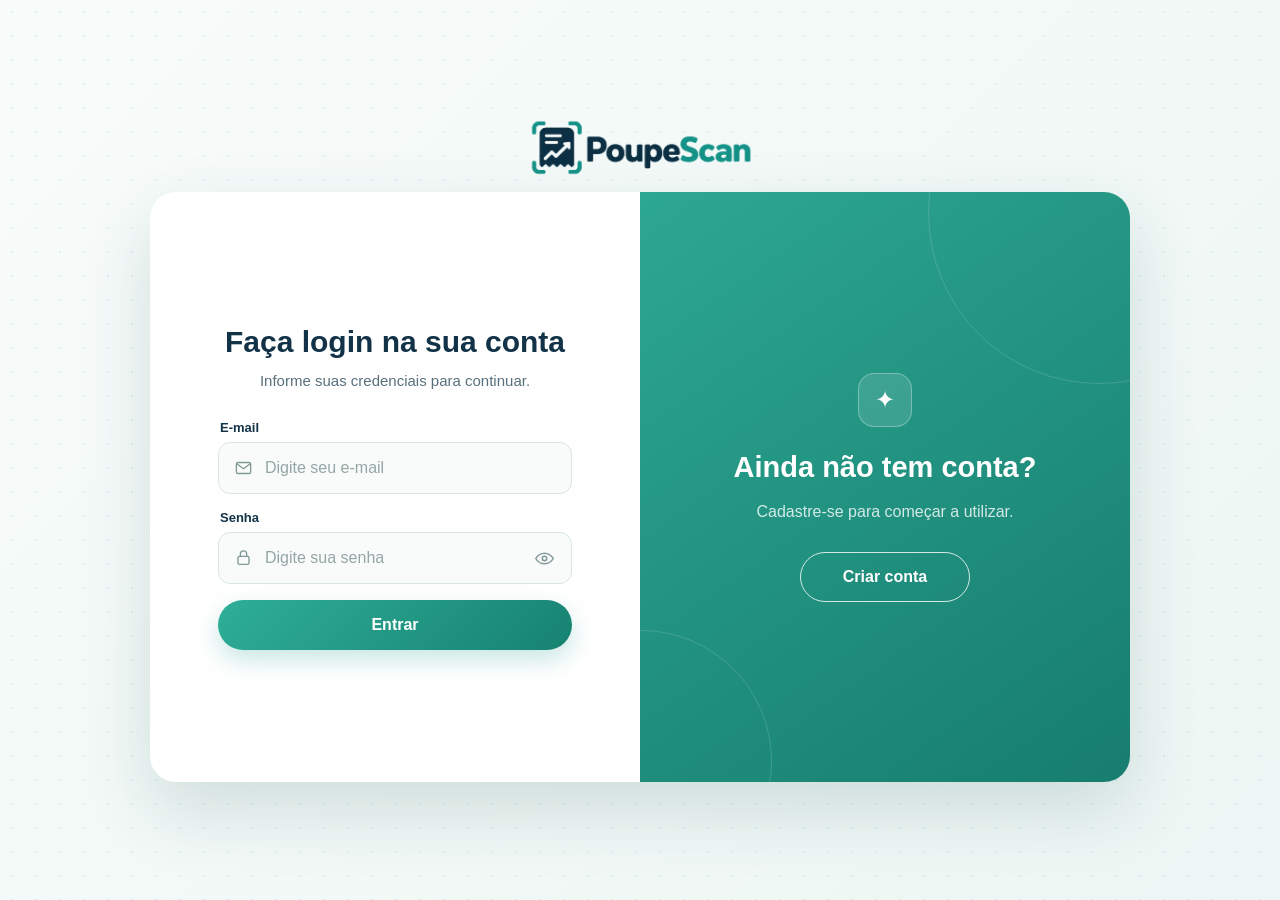
==== frontend/index.html @ cf7a89bd "Adicionando o frontend da tela de login e cadastro de conta" ====
<!DOCTYPE html>
<html lang="pt-BR">
<head>
    <meta charset="UTF-8">
    <meta name="viewport" content="width=device-width, initial-scale=1.0">
    <title>Login | PoupeScan</title>
    <link rel="stylesheet" href="css/style.css">
    <link rel="stylesheet" href="css/auth.css">
    <script src="js/auth.js" defer></script>
</head>
<body class="auth-page">
    <main class="page">
        <h1 class="logo">
            <img src="assets/logo-poupescan.png" alt="PoupeScan">
        </h1>

        <section class="auth-box" id="auth-box">
            <div class="forms">
                <section class="form-panel login-panel">
                    <form id="login-form">
                        <h2>Faça login na sua conta</h2>
                        <p>Informe suas credenciais para continuar.</p>

                        <label for="login-email">E-mail</label>
                        <div class="input-group">
                            <svg class="input-icon" viewBox="0 0 24 24" aria-hidden="true">
                                <rect x="3" y="5" width="18" height="14" rx="2"></rect>
                                <path d="m4 7 8 6 8-6"></path>
                            </svg>
                            <input id="login-email" name="email" type="email" placeholder="Digite seu e-mail" autocomplete="email" required>
                        </div>

                        <label for="login-password">Senha</label>
                        <div class="input-group">
                            <svg class="input-icon" viewBox="0 0 24 24" aria-hidden="true">
                                <rect x="5" y="10" width="14" height="10" rx="2"></rect>
                                <path d="M8 10V7a4 4 0 0 1 8 0v3"></path>
                            </svg>
                            <input id="login-password" name="senha" type="password" placeholder="Digite sua senha" autocomplete="current-password" required>
                            <button class="password-toggle" type="button" data-password-target="login-password" aria-label="Mostrar senha" aria-pressed="false">
                                <svg viewBox="0 0 24 24" aria-hidden="true">
                                    <path d="M2 12s3.5-6 10-6 10 6 10 6-3.5 6-10 6S2 12 2 12Z"></path>
                                    <circle cx="12" cy="12" r="2.5"></circle>
                                </svg>
                            </button>
                        </div>

                        <button class="primary-button" type="submit">Entrar</button>

                        <button class="mobile-link" id="mobile-show-register" type="button">
                            Ainda não tem conta? Cadastre-se
                        </button>
                    </form>
                </section>

                <section class="form-panel register-panel">
                    <form id="register-form">
                        <h2>Criar conta</h2>
                        <p>Insira seus dados para realizar seu cadastro.</p>

                        <label for="register-name">Nome</label>
                        <div class="input-group">
                            <svg class="input-icon" viewBox="0 0 24 24" aria-hidden="true">
                                <circle cx="12" cy="8" r="4"></circle>
                                <path d="M4 21a8 8 0 0 1 16 0"></path>
                            </svg>
                            <input id="register-name" name="nome" type="text" placeholder="Digite seu nome" autocomplete="name" minlength="2" maxlength="120" required>
                        </div>

                        <label for="register-email">E-mail</label>
                        <div class="input-group">
                            <svg class="input-icon" viewBox="0 0 24 24" aria-hidden="true">
                                <rect x="3" y="5" width="18" height="14" rx="2"></rect>
                                <path d="m4 7 8 6 8-6"></path>
                            </svg>
                            <input id="register-email" name="email" type="email" placeholder="Digite seu e-mail" autocomplete="email" required>
                        </div>

                        <label class="label-with-hint" for="register-password">
                            <span>Senha</span>
                            <span class="field-hint">Mínimo 10 caracteres</span>
                        </label>
                        <div class="input-group">
                            <svg class="input-icon" viewBox="0 0 24 24" aria-hidden="true">
                                <rect x="5" y="10" width="14" height="10" rx="2"></rect>
                                <path d="M8 10V7a4 4 0 0 1 8 0v3"></path>
                            </svg>
                            <input id="register-password" name="senha" type="password" placeholder="Digite uma senha" autocomplete="new-password" minlength="10" maxlength="128" required>
                            <button class="password-toggle" type="button" data-password-target="register-password" aria-label="Mostrar senha" aria-pressed="false">
                                <svg viewBox="0 0 24 24" aria-hidden="true">
                                    <path d="M2 12s3.5-6 10-6 10 6 10 6-3.5 6-10 6S2 12 2 12Z"></path>
                                    <circle cx="12" cy="12" r="2.5"></circle>
                                </svg>
                            </button>
                        </div>

                        <label for="captcha-answer">Verificação</label>
                        <div class="input-group captcha-group">
                            <svg class="input-icon" viewBox="0 0 24 24" aria-hidden="true">
                                <path d="M12 3 5 6v5c0 4.7 2.8 8.4 7 10 4.2-1.6 7-5.3 7-10V6l-7-3Z"></path>
                                <path d="m9 12 2 2 4-4"></path>
                            </svg>
                            <input id="captcha-answer" name="captcha_resposta" type="number" placeholder="Carregando verificação..." min="0" max="100" required>
                            <button class="captcha-refresh" id="captcha-refresh" type="button" aria-label="Gerar outro CAPTCHA">↻</button>
                        </div>
                        <input id="captcha-token" name="captcha_token" type="hidden">

                        <button class="primary-button" type="submit">Registrar</button>

                        <button class="mobile-link" id="mobile-show-login" type="button">
                            Já tem uma conta? Faça login
                        </button>
                    </form>
                </section>
            </div>

            <aside class="side-panel">
                <div class="side-content side-register">
                    <h2>Ainda não tem conta?</h2>
                    <p>Cadastre-se para começar a utilizar.</p>
                    <button class="secondary-button" id="show-register" type="button">Criar conta</button>
                </div>

                <div class="side-content side-login">
                    <h2>Já possui cadastro?</h2>
                    <p>Entre com seu e-mail e sua senha.</p>
                    <button class="secondary-button" id="show-login" type="button">Fazer login</button>
                </div>
            </aside>
        </section>
    </main>

    <div class="feedback-modal" id="feedback-modal" role="dialog" aria-modal="true" aria-labelledby="feedback-title" aria-describedby="feedback-text" hidden>
        <div class="feedback-card" id="feedback-card">
            <button class="feedback-close" id="feedback-close" type="button" aria-label="Fechar aviso">&times;</button>
            <div class="feedback-icon" aria-hidden="true"></div>
            <h2 id="feedback-title"></h2>
            <p id="feedback-text"></p>
            <div class="feedback-actions">
                <button class="feedback-cancel" id="feedback-cancel" type="button" hidden>Agora não</button>
                <button class="feedback-button" id="feedback-button" type="button">Entendi</button>
            </div>
        </div>
    </div>
</body>
</html>
---- frontend/css/style.css ----
:root {
    --navy: #123247;
    --text: #58707c;
    --green: #25a18e;
    --green-dark: #178272;
    --green-light: #e3f6f1;
    --border: #d8e6e3;
    --background: #edf6f4;
    --white: #fff;
    --danger: #b93648;
}

* { box-sizing: border-box; }

body {
    margin: 0;
    color: var(--navy);
    font-family: "Segoe UI", Arial, sans-serif;
}

button, input { font: inherit; }
button { cursor: pointer; }

@media (prefers-reduced-motion: reduce) {
    *, *::before, *::after {
        animation-duration: 0.01ms !important;
        animation-iteration-count: 1 !important;
        transition-duration: 0.01ms !important;
    }
}
---- frontend/css/auth.css ----
/* Página de login e cadastro */
.auth-page {
    min-height: 100vh;
    overflow-x: hidden;
    background: radial-gradient(circle, #25a18e1f 1.5px, transparent 1.5px) 0 0 / 24px 24px,
        linear-gradient(135deg, #f8fcfb, var(--background));
}

.page {
    display: flex;
    min-height: 100vh;
    padding: 32px 24px;
    flex-direction: column;
    align-items: center;
    justify-content: center;
}

.logo {
    width: clamp(190px, 22vw, 230px);
    margin: -17px 0 -4px;
    line-height: 0;
}

.logo img {
    display: block;
    width: 100%;
    height: auto;
}

.auth-box {
    position: relative;
    width: min(980px, 100%);
    height: 590px;
    overflow: hidden;
    border-radius: 26px;
    background: var(--white);
    box-shadow: 0 28px 70px #1b4e4929;
}

.forms { position: absolute; inset: 0; }

.form-panel {
    position: absolute;
    top: 0;
    width: 50%;
    height: 100%;
    padding: 46px 68px;
    transition: opacity .35s, transform .65s;
}

.form-panel form {
    display: flex;
    height: 100%;
    flex-direction: column;
    justify-content: center;
}

.login-panel { left: 0; }

.register-panel {
    left: 50%;
    padding-block: 25px;
    opacity: 0;
    pointer-events: none;
}

.form-panel h2 { margin: 0; font-size: 34px; }

.form-panel p {
    margin: 11px 0 28px;
    color: var(--text);
    font-size: 15px;
    line-height: 1.5;
}

.register-panel p { margin-bottom: 16px; }

.register-panel h2,
.register-panel form > p {
    text-align: center;
}

.login-panel h2,
.login-panel form > p {
    text-align: center;
}

.login-panel h2 {
    font-size: 30px;
}

.form-panel label {
    margin: 0 0 7px 2px;
    font-size: 13px;
    font-weight: 700;
}

.register-panel label { margin-bottom: 5px; }

.label-with-hint {
    display: flex;
    align-items: center;
    justify-content: space-between;
}

.field-hint {
    padding: 3px 8px;
    border-radius: 20px;
    color: var(--green-dark);
    background: var(--green-light);
    font-size: 10px;
}

.input-group { position: relative; }

.field-error {
    display: flex;
    min-height: 17px;
    margin: -10px 2px 10px;
    align-items: center;
    gap: 6px;
    color: var(--danger);
    font-size: 12px;
    font-weight: 600;
    line-height: 1.35;
    animation: field-error-in .18s ease-out;
}

.field-error[hidden] { display: none; }

.field-error::before {
    display: grid;
    width: 15px;
    height: 15px;
    flex: 0 0 15px;
    content: "!";
    place-items: center;
    border-radius: 50%;
    color: var(--white);
    background: var(--danger);
    font-size: 10px;
    font-weight: 800;
}

.input-icon {
    position: absolute;
    top: 26px;
    left: 16px;
    width: 19px;
    height: 19px;
    color: #819997;
    fill: none;
    stroke: currentColor;
    stroke-width: 1.7;
    stroke-linecap: round;
    stroke-linejoin: round;
    transform: translateY(-50%);
    pointer-events: none;
}

.input-group:focus-within .input-icon { color: var(--green); }

.input-group.has-error .input-icon,
.input-group.has-error:focus-within .input-icon { color: var(--danger); }

.form-panel input {
    width: 100%;
    height: 52px;
    margin-bottom: 16px;
    padding: 0 17px 0 46px;
    border: 1px solid var(--border);
    border-radius: 12px;
    outline: none;
    color: var(--navy);
    background: #f8fbfa;
}

.form-panel input::placeholder { color: #94a6a5; }

#login-password,
#register-password {
    padding-right: 54px;
}

.password-toggle {
    position: absolute;
    top: 6px;
    right: 8px;
    display: grid;
    width: 40px;
    height: 40px;
    padding: 0;
    place-items: center;
    border: 0;
    border-radius: 9px;
    color: #819997;
    background: transparent;
}

.password-toggle:hover,
.password-toggle:focus-visible {
    color: var(--green-dark);
    background: var(--green-light);
    outline: none;
}

.password-toggle svg {
    width: 21px;
    fill: none;
    stroke: currentColor;
    stroke-width: 1.7;
    stroke-linecap: round;
    stroke-linejoin: round;
}

.password-toggle.is-visible::after {
    position: absolute;
    width: 23px;
    height: 2px;
    content: "";
    background: currentColor;
    transform: rotate(-45deg);
}

.form-panel input:focus {
    border-color: var(--green);
    background: var(--white);
    box-shadow: 0 0 0 4px #25a18e1f;
}

.input-group.has-error input,
.input-group.has-error input:focus {
    border-color: var(--danger);
    background: #fff9fa;
    box-shadow: 0 0 0 4px #d9486214;
}

.register-panel input { height: 44px; margin-bottom: 10px; }
.register-panel .field-error { margin: -5px 2px 6px; }
.register-panel .input-icon { top: 22px; }
.register-panel .password-toggle { top: 4px; width: 36px; height: 36px; }
.captcha-group input { padding-right: 58px; }

.captcha-refresh {
    position: absolute;
    top: 4px;
    right: 8px;
    display: grid;
    width: 36px;
    height: 36px;
    padding: 0;
    place-items: center;
    border: 0;
    border-radius: 9px;
    color: var(--green-dark);
    background: var(--green-light);
    font-size: 21px;
}

.captcha-refresh:hover { color: var(--white); background: var(--green); }

.primary-button, .secondary-button {
    height: 50px;
    border-radius: 30px;
    font-weight: 700;
    transition: transform .2s;
}

.primary-button {
    border: 0;
    color: var(--white);
    background: linear-gradient(135deg, #2eae98, var(--green-dark));
    box-shadow: 0 10px 24px #25a18e40;
}

.register-panel .primary-button {
    height: 50px;
    margin-top: 6px;
}
.primary-button:hover:not(:disabled), .secondary-button:hover { transform: translateY(-2px); }
.primary-button:disabled { opacity: .6; cursor: wait; }

/* Painel verde e transição */
.side-panel {
    position: absolute;
    z-index: 2;
    top: 0;
    left: 50%;
    width: 50%;
    height: 100%;
    overflow: hidden;
    color: var(--white);
    background: linear-gradient(145deg, #2ca792, #177d6f);
    transition: transform .65s;
}

.side-panel::before, .side-panel::after {
    position: absolute;
    content: "";
    border: 1px solid #ffffff26;
    border-radius: 50%;
}

.side-panel::before { width: 340px; height: 340px; top: -150px; right: -140px; }
.side-panel::after { width: 260px; height: 260px; left: -130px; bottom: -110px; }

.side-content {
    position: absolute;
    inset: 0;
    display: flex;
    padding: 68px;
    flex-direction: column;
    align-items: center;
    justify-content: center;
    text-align: center;
    transition: opacity .25s, transform .35s;
}

.side-content::before {
    display: grid;
    width: 52px;
    height: 52px;
    margin-bottom: 24px;
    content: "✦";
    place-items: center;
    border: 1px solid #ffffff4d;
    border-radius: 16px;
    background: #ffffff1f;
    font-size: 24px;
}

.side-content h2 { margin: 0; font-size: 29px; }
.side-content p { margin: 15px 0 27px; color: #ffffffcc; line-height: 1.6; }
.side-login { opacity: 0; transform: translateX(30px); pointer-events: none; }

.secondary-button {
    min-width: 170px;
    padding: 0 27px;
    border: 1px solid #ffffffcc;
    color: var(--white);
    background: transparent;
}

.secondary-button:hover { color: var(--green-dark); background: var(--white); }
.auth-box.show-register .side-panel { transform: translateX(-100%); }

.auth-box.show-register .login-panel,
.auth-box.show-register .side-register { opacity: 0; pointer-events: none; }

.auth-box.show-register .register-panel,
.auth-box.show-register .side-login { opacity: 1; pointer-events: auto; }

.auth-box.show-register .side-login { transform: translateX(0); }

.mobile-link {
    display: none;
    margin-top: 16px;
    padding: 8px;
    border: 0;
    color: var(--green-dark);
    background: transparent;
    font-size: 13px;
}

/* Modal de mensagens */
.feedback-modal {
    position: fixed;
    z-index: 10;
    inset: 0;
    display: grid;
    padding: 20px;
    place-items: center;
    background: #0b263461;
    backdrop-filter: blur(3px);
}

.feedback-modal[hidden] { display: none; }

.feedback-card {
    position: relative;
    width: min(400px, 100%);
    padding: 34px 32px 30px;
    border-radius: 20px;
    background: var(--white);
    box-shadow: 0 24px 60px #0a2d3738;
    text-align: center;
    animation: modal-in .22s;
}

.feedback-close {
    position: absolute;
    top: 13px;
    right: 15px;
    width: 34px;
    height: 34px;
    border: 0;
    color: var(--text);
    background: transparent;
    font-size: 27px;
}

.feedback-icon {
    display: grid;
    width: 58px;
    height: 58px;
    margin: 0 auto 18px;
    place-items: center;
    border-radius: 50%;
    font-size: 27px;
    font-weight: 800;
}

.feedback-card h2 { margin: 0 0 10px; font-size: 24px; }
.feedback-card p { margin: 0 0 24px; color: var(--text); font-size: 16px; line-height: 1.5; }

.feedback-actions {
    display: flex;
    gap: 10px;
}

.feedback-button,
.feedback-cancel {
    flex: 1;
    height: 46px;
    border-radius: 30px;
    font-weight: 700;
}

.feedback-button {
    border: 0;
    color: var(--white);
    background: var(--green-dark);
}

.feedback-cancel {
    border: 1px solid var(--border);
    color: var(--navy);
    background: var(--white);
}

.feedback-cancel:hover {
    border-color: var(--green);
    color: var(--green-dark);
}

.feedback-card.error .feedback-icon { color: var(--danger); background: #fff0f2; }
.feedback-card.error .feedback-icon::before { content: "!"; }
.feedback-card.success .feedback-icon { color: var(--green-dark); background: var(--green-light); }
.feedback-card.success .feedback-icon::before { content: "✓"; }
body.modal-open { overflow: hidden; }

@keyframes modal-in {
    from { opacity: 0; transform: translateY(12px); }
    to { opacity: 1; transform: translateY(0); }
}

@keyframes field-error-in {
    from { opacity: 0; transform: translateY(-3px); }
    to { opacity: 1; transform: translateY(0); }
}

/* Celular */
@media (max-width: 700px) {
    .page { justify-content: flex-start; padding: 24px 16px; }
    .auth-box { height: 640px; }
    .form-panel { left: 0; width: 100%; padding: 35px 28px; }
    .register-panel { transform: translateX(100%); }
    .auth-box.show-register .login-panel { transform: translateX(-100%); }
    .auth-box.show-register .register-panel { transform: translateX(0); }
    .side-panel { display: none; }
    .mobile-link { display: block; }
}
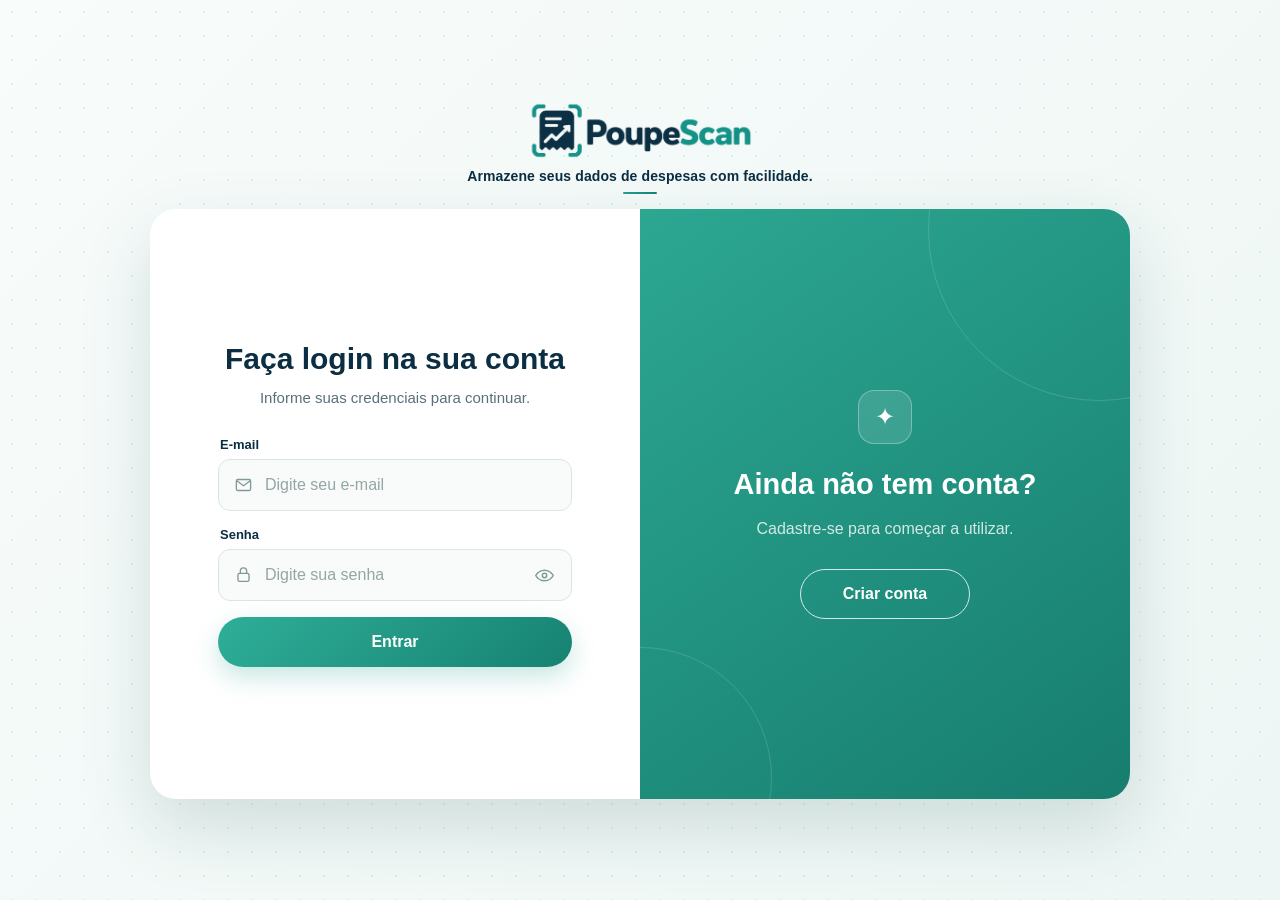
==== commit 9ddb2f94: "Adicionando opções de redefinição de dados da conta e slogan no logotipo" ====
--- a/frontend/index.html
+++ b/frontend/index.html
@@ -13,6 +13,7 @@
         <h1 class="logo">
             <img src="assets/logo-poupescan.png" alt="PoupeScan">
         </h1>
+        <p class="logo-slogan is-animating" id="logo-slogan">Armazene seus dados de despesas com facilidade.</p>
 
         <section class="auth-box" id="auth-box">
             <div class="forms">
--- a/frontend/css/style.css
+++ b/frontend/css/style.css
@@ -1,5 +1,5 @@
 :root {
-    --navy: #123247;
+    --navy: #0b2e42;
     --text: #58707c;
     --green: #25a18e;
     --green-dark: #178272;
--- a/frontend/css/auth.css
+++ b/frontend/css/auth.css
@@ -26,6 +26,27 @@
     width: 100%;
     height: auto;
 }
+
+.logo-slogan {
+    margin: -7px 0 15px;
+    color: var(--navy);
+    font-size: 14px;
+    font-weight: 600;
+    letter-spacing: .1px;
+    text-align: center;
+}
+
+.logo-slogan::after {
+    display: block;
+    width: 34px;
+    height: 2px;
+    margin: 8px auto 0;
+    content: "";
+    border-radius: 2px;
+    background: linear-gradient(90deg, var(--green), var(--green-dark));
+}
+
+.logo-slogan.is-animating { animation: slogan-in .65s ease-out both; }
 
 .auth-box {
     position: relative;
@@ -459,6 +480,11 @@
     to { opacity: 1; transform: translateY(0); }
 }
 
+@keyframes slogan-in {
+    from { opacity: 0; transform: translateY(-7px); }
+    to { opacity: 1; transform: translateY(0); }
+}
+
 /* Celular */
 @media (max-width: 700px) {
     .page { justify-content: flex-start; padding: 24px 16px; }
@@ -469,4 +495,5 @@
     .auth-box.show-register .register-panel { transform: translateX(0); }
     .side-panel { display: none; }
     .mobile-link { display: block; }
-}
+    .logo-slogan { margin-top: -5px; margin-bottom: 13px; font-size: 13px; }
+}
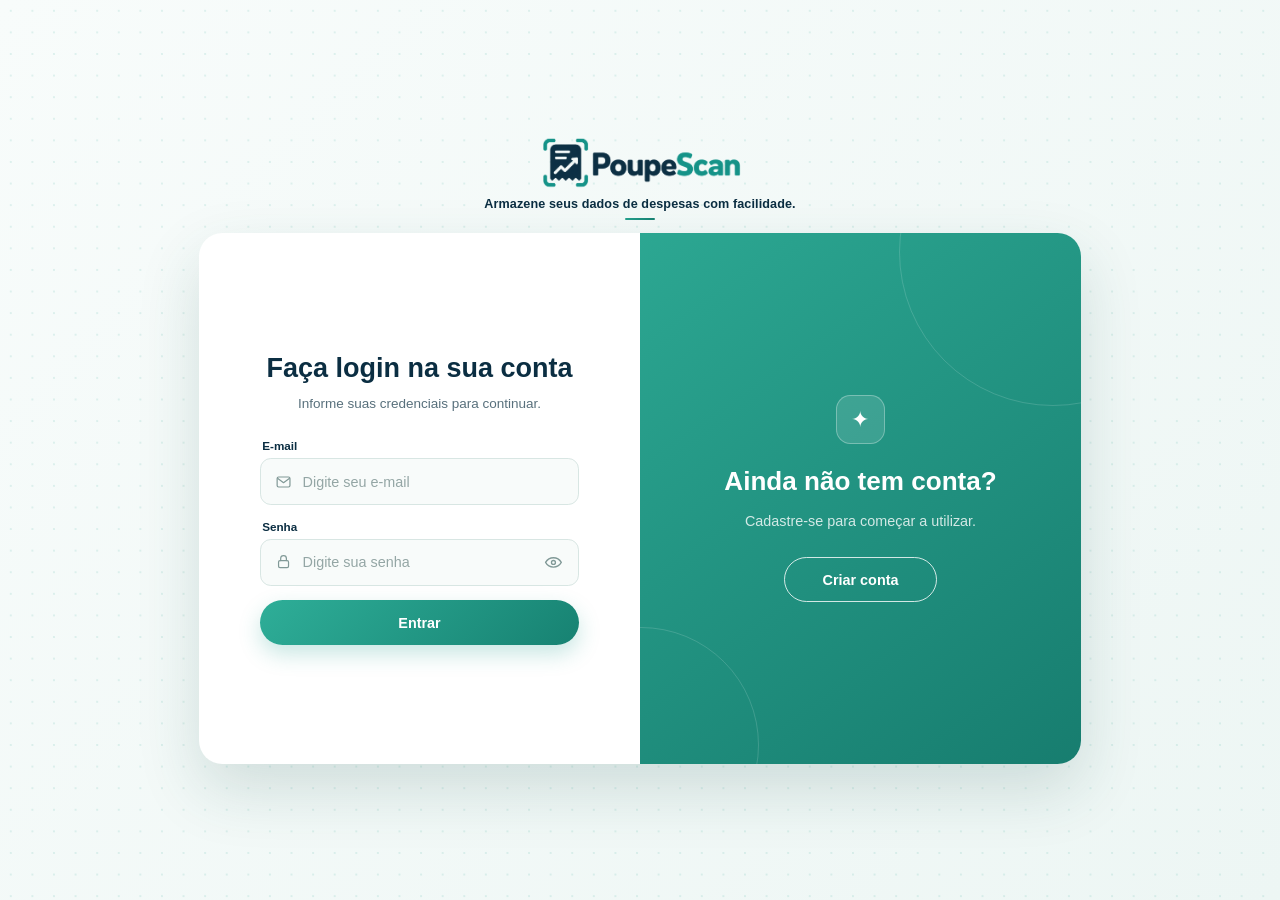
==== commit ec90dcea: "Adicionando gestão de despesas com leitura de comprovantes por IA Reorganiza o backend em módulos e " ====
--- a/frontend/index.html
+++ b/frontend/index.html
@@ -4,9 +4,8 @@
     <meta charset="UTF-8">
     <meta name="viewport" content="width=device-width, initial-scale=1.0">
     <title>Login | PoupeScan</title>
-    <link rel="stylesheet" href="css/style.css">
-    <link rel="stylesheet" href="css/auth.css">
-    <script src="js/auth.js" defer></script>
+    <link rel="stylesheet" href="css/index.css">
+    <script src="js/index.js" defer></script>
 </head>
 <body class="auth-page">
     <main class="page">
--- a/frontend/css/index.css
+++ b/frontend/css/index.css
@@ -0,0 +1,536 @@
+/* Escala compacta no desktop, mantendo o zoom do navegador em 100%. */
+html { font-size: 90%; }
+
+:root {
+    --navy: #0b2e42;
+    --text: #58707c;
+    --green: #25a18e;
+    --green-dark: #178272;
+    --green-light: #e3f6f1;
+    --border: #d8e6e3;
+    --background: #edf6f4;
+    --white: #fff;
+    --danger: #b93648;
+}
+
+* { box-sizing: border-box; }
+
+body {
+    margin: 0;
+    color: var(--navy);
+    font-family: "Segoe UI", Arial, sans-serif;
+}
+
+button, input { font: inherit; }
+button { cursor: pointer; }
+
+@media (prefers-reduced-motion: reduce) {
+    *, *::before, *::after {
+        animation-duration: 0.01ms !important;
+        animation-iteration-count: 1 !important;
+        transition-duration: 0.01ms !important;
+    }
+}
+
+/* Página de login e cadastro */
+.auth-page {
+    min-height: 100vh;
+    overflow-x: hidden;
+    background: radial-gradient(circle, #25a18e1f 1.5px, transparent 1.5px) 0 0 / 1.5rem 1.5rem,
+        linear-gradient(135deg, #f8fcfb, var(--background));
+}
+
+.page {
+    display: flex;
+    min-height: 100vh;
+    padding: 2rem 1.5rem;
+    flex-direction: column;
+    align-items: center;
+    justify-content: center;
+}
+
+.logo {
+    width: clamp(11.875rem, 22vw, 14.375rem);
+    margin: -1.0625rem 0 -0.25rem;
+    line-height: 0;
+}
+
+.logo img {
+    display: block;
+    width: 100%;
+    height: auto;
+}
+
+.logo-slogan {
+    margin: -0.4375rem 0 0.9375rem;
+    color: var(--navy);
+    font-size: 0.875rem;
+    font-weight: 600;
+    letter-spacing: .1px;
+    text-align: center;
+}
+
+.logo-slogan::after {
+    display: block;
+    width: 2.125rem;
+    height: 2px;
+    margin: 0.5rem auto 0;
+    content: "";
+    border-radius: 2px;
+    background: linear-gradient(90deg, var(--green), var(--green-dark));
+}
+
+.logo-slogan.is-animating { animation: slogan-in .65s ease-out both; }
+
+.auth-box {
+    position: relative;
+    width: min(61.25rem, 100%);
+    height: 36.875rem;
+    overflow: hidden;
+    border-radius: 1.625rem;
+    background: var(--white);
+    box-shadow: 0 1.75rem 4.375rem #1b4e4929;
+}
+
+.forms { position: absolute; inset: 0; }
+
+.form-panel {
+    position: absolute;
+    top: 0;
+    width: 50%;
+    height: 100%;
+    padding: 2.875rem 4.25rem;
+    transition: opacity .35s, transform .65s;
+}
+
+.form-panel form {
+    display: flex;
+    height: 100%;
+    flex-direction: column;
+    justify-content: center;
+}
+
+.login-panel { left: 0; }
+
+.register-panel {
+    left: 50%;
+    padding-block: 1.5625rem;
+    opacity: 0;
+    pointer-events: none;
+}
+
+.form-panel h2 { margin: 0; font-size: 2.125rem; }
+
+.form-panel p {
+    margin: 0.6875rem 0 1.75rem;
+    color: var(--text);
+    font-size: 0.9375rem;
+    line-height: 1.5;
+}
+
+.register-panel p { margin-bottom: 1rem; }
+
+.register-panel h2,
+.register-panel form > p {
+    text-align: center;
+}
+
+.login-panel h2,
+.login-panel form > p {
+    text-align: center;
+}
+
+.login-panel h2 {
+    font-size: 1.875rem;
+}
+
+.form-panel label {
+    margin: 0 0 0.4375rem 2px;
+    font-size: 0.8125rem;
+    font-weight: 700;
+}
+
+.register-panel label { margin-bottom: 0.3125rem; }
+
+.label-with-hint {
+    display: flex;
+    align-items: center;
+    justify-content: space-between;
+}
+
+.field-hint {
+    padding: 0.1875rem 0.5rem;
+    border-radius: 1.25rem;
+    color: var(--green-dark);
+    background: var(--green-light);
+    font-size: 0.625rem;
+}
+
+.input-group { position: relative; }
+
+.field-error {
+    display: flex;
+    min-height: 1.0625rem;
+    margin: -0.625rem 2px 0.625rem;
+    align-items: center;
+    gap: 0.375rem;
+    color: var(--danger);
+    font-size: 0.75rem;
+    font-weight: 600;
+    line-height: 1.35;
+    animation: field-error-in .18s ease-out;
+}
+
+.field-error[hidden] { display: none; }
+
+.field-error::before {
+    display: grid;
+    width: 0.9375rem;
+    height: 0.9375rem;
+    flex: 0 0 0.9375rem;
+    content: "!";
+    place-items: center;
+    border-radius: 50%;
+    color: var(--white);
+    background: var(--danger);
+    font-size: 0.625rem;
+    font-weight: 800;
+}
+
+.input-icon {
+    position: absolute;
+    top: 1.625rem;
+    left: 1rem;
+    width: 1.1875rem;
+    height: 1.1875rem;
+    color: #819997;
+    fill: none;
+    stroke: currentColor;
+    stroke-width: 1.7;
+    stroke-linecap: round;
+    stroke-linejoin: round;
+    transform: translateY(-50%);
+    pointer-events: none;
+}
+
+.input-group:focus-within .input-icon { color: var(--green); }
+
+.input-group.has-error .input-icon,
+.input-group.has-error:focus-within .input-icon { color: var(--danger); }
+
+.form-panel input {
+    width: 100%;
+    height: 3.25rem;
+    margin-bottom: 1rem;
+    padding: 0 1.0625rem 0 2.875rem;
+    border: 1px solid var(--border);
+    border-radius: 0.75rem;
+    outline: none;
+    color: var(--navy);
+    background: #f8fbfa;
+}
+
+.form-panel input::placeholder { color: #94a6a5; }
+
+#login-password,
+#register-password {
+    padding-right: 3.375rem;
+}
+
+.password-toggle {
+    position: absolute;
+    top: 0.375rem;
+    right: 0.5rem;
+    display: grid;
+    width: 2.5rem;
+    height: 2.5rem;
+    padding: 0;
+    place-items: center;
+    border: 0;
+    border-radius: 0.5625rem;
+    color: #819997;
+    background: transparent;
+}
+
+.password-toggle:hover,
+.password-toggle:focus-visible {
+    color: var(--green-dark);
+    background: var(--green-light);
+    outline: none;
+}
+
+.password-toggle svg {
+    width: 1.3125rem;
+    fill: none;
+    stroke: currentColor;
+    stroke-width: 1.7;
+    stroke-linecap: round;
+    stroke-linejoin: round;
+}
+
+.password-toggle.is-visible::after {
+    position: absolute;
+    width: 1.4375rem;
+    height: 2px;
+    content: "";
+    background: currentColor;
+    transform: rotate(-45deg);
+}
+
+.form-panel input:focus {
+    border-color: var(--green);
+    background: var(--white);
+    box-shadow: 0 0 0 0.25rem #25a18e1f;
+}
+
+.input-group.has-error input,
+.input-group.has-error input:focus {
+    border-color: var(--danger);
+    background: #fff9fa;
+    box-shadow: 0 0 0 0.25rem #d9486214;
+}
+
+.register-panel input { height: 2.75rem; margin-bottom: 0.625rem; }
+.register-panel .field-error { margin: -0.3125rem 2px 0.375rem; }
+.register-panel .input-icon { top: 1.375rem; }
+.register-panel .password-toggle { top: 0.25rem; width: 2.25rem; height: 2.25rem; }
+.captcha-group input { padding-right: 3.625rem; }
+
+.captcha-refresh {
+    position: absolute;
+    top: 0.25rem;
+    right: 0.5rem;
+    display: grid;
+    width: 2.25rem;
+    height: 2.25rem;
+    padding: 0;
+    place-items: center;
+    border: 0;
+    border-radius: 0.5625rem;
+    color: var(--green-dark);
+    background: var(--green-light);
+    font-size: 1.3125rem;
+}
+
+.captcha-refresh:hover { color: var(--white); background: var(--green); }
+
+.primary-button, .secondary-button {
+    height: 3.125rem;
+    border-radius: 1.875rem;
+    font-weight: 700;
+    transition: transform .2s;
+}
+
+.primary-button {
+    border: 0;
+    color: var(--white);
+    background: linear-gradient(135deg, #2eae98, var(--green-dark));
+    box-shadow: 0 0.625rem 1.5rem #25a18e40;
+}
+
+.register-panel .primary-button {
+    height: 3.125rem;
+    margin-top: 0.375rem;
+}
+.primary-button:hover:not(:disabled), .secondary-button:hover { transform: translateY(-2px); }
+.primary-button:disabled { opacity: .6; cursor: wait; }
+
+/* Painel verde e transição */
+.side-panel {
+    position: absolute;
+    z-index: 2;
+    top: 0;
+    left: 50%;
+    width: 50%;
+    height: 100%;
+    overflow: hidden;
+    color: var(--white);
+    background: linear-gradient(145deg, #2ca792, #177d6f);
+    transition: transform .65s;
+}
+
+.side-panel::before, .side-panel::after {
+    position: absolute;
+    content: "";
+    border: 1px solid #ffffff26;
+    border-radius: 50%;
+}
+
+.side-panel::before { width: 21.25rem; height: 21.25rem; top: -9.375rem; right: -8.75rem; }
+.side-panel::after { width: 16.25rem; height: 16.25rem; left: -8.125rem; bottom: -6.875rem; }
+
+.side-content {
+    position: absolute;
+    inset: 0;
+    display: flex;
+    padding: 4.25rem;
+    flex-direction: column;
+    align-items: center;
+    justify-content: center;
+    text-align: center;
+    transition: opacity .25s, transform .35s;
+}
+
+.side-content::before {
+    display: grid;
+    width: 3.25rem;
+    height: 3.25rem;
+    margin-bottom: 1.5rem;
+    content: "✦";
+    place-items: center;
+    border: 1px solid #ffffff4d;
+    border-radius: 1rem;
+    background: #ffffff1f;
+    font-size: 1.5rem;
+}
+
+.side-content h2 { margin: 0; font-size: 1.8125rem; }
+.side-content p { margin: 0.9375rem 0 1.6875rem; color: #ffffffcc; line-height: 1.6; }
+.side-login { opacity: 0; transform: translateX(1.875rem); pointer-events: none; }
+
+.secondary-button {
+    min-width: 10.625rem;
+    padding: 0 1.6875rem;
+    border: 1px solid #ffffffcc;
+    color: var(--white);
+    background: transparent;
+}
+
+.secondary-button:hover { color: var(--green-dark); background: var(--white); }
+.auth-box.show-register .side-panel { transform: translateX(-100%); }
+
+.auth-box.show-register .login-panel,
+.auth-box.show-register .side-register { opacity: 0; pointer-events: none; }
+
+.auth-box.show-register .register-panel,
+.auth-box.show-register .side-login { opacity: 1; pointer-events: auto; }
+
+.auth-box.show-register .side-login { transform: translateX(0); }
+
+.mobile-link {
+    display: none;
+    margin-top: 1rem;
+    padding: 0.5rem;
+    border: 0;
+    color: var(--green-dark);
+    background: transparent;
+    font-size: 0.8125rem;
+}
+
+/* Modal de mensagens */
+.feedback-modal {
+    position: fixed;
+    z-index: 10;
+    inset: 0;
+    display: grid;
+    padding: 1.25rem;
+    place-items: center;
+    background: #0b263461;
+    backdrop-filter: blur(0.1875rem);
+}
+
+.feedback-modal[hidden] { display: none; }
+
+.feedback-card {
+    position: relative;
+    width: min(25rem, 100%);
+    padding: 2.125rem 2rem 1.875rem;
+    border-radius: 1.25rem;
+    background: var(--white);
+    box-shadow: 0 1.5rem 3.75rem #0a2d3738;
+    text-align: center;
+    animation: modal-in .22s;
+}
+
+.feedback-close {
+    position: absolute;
+    top: 0.8125rem;
+    right: 0.9375rem;
+    width: 2.125rem;
+    height: 2.125rem;
+    border: 0;
+    color: var(--text);
+    background: transparent;
+    font-size: 1.6875rem;
+}
+
+.feedback-icon {
+    display: grid;
+    width: 3.625rem;
+    height: 3.625rem;
+    margin: 0 auto 1.125rem;
+    place-items: center;
+    border-radius: 50%;
+    font-size: 1.6875rem;
+    font-weight: 800;
+}
+
+.feedback-card h2 { margin: 0 0 0.625rem; font-size: 1.5rem; }
+.feedback-card p { margin: 0 0 1.5rem; color: var(--text); font-size: 1rem; line-height: 1.5; }
+
+.feedback-actions {
+    display: flex;
+    gap: 0.625rem;
+}
+
+.feedback-button,
+.feedback-cancel {
+    flex: 1;
+    height: 2.875rem;
+    border-radius: 1.875rem;
+    font-weight: 700;
+}
+
+.feedback-button {
+    border: 0;
+    color: var(--white);
+    background: var(--green-dark);
+}
+
+.feedback-cancel {
+    border: 1px solid var(--border);
+    color: var(--navy);
+    background: var(--white);
+}
+
+.feedback-cancel:hover {
+    border-color: var(--green);
+    color: var(--green-dark);
+}
+
+.feedback-card.error .feedback-icon { color: var(--danger); background: #fff0f2; }
+.feedback-card.error .feedback-icon::before { content: "!"; }
+.feedback-card.success .feedback-icon { color: var(--green-dark); background: var(--green-light); }
+.feedback-card.success .feedback-icon::before { content: "✓"; }
+body.modal-open { overflow: hidden; }
+
+@keyframes modal-in {
+    from { opacity: 0; transform: translateY(0.75rem); }
+    to { opacity: 1; transform: translateY(0); }
+}
+
+@keyframes field-error-in {
+    from { opacity: 0; transform: translateY(-0.1875rem); }
+    to { opacity: 1; transform: translateY(0); }
+}
+
+@keyframes slogan-in {
+    from { opacity: 0; transform: translateY(-0.4375rem); }
+    to { opacity: 1; transform: translateY(0); }
+}
+
+/* Celular */
+@media (max-width: 700px) {
+    .page { justify-content: flex-start; padding: 1.5rem 1rem; }
+    .auth-box { height: 40rem; }
+    .form-panel { left: 0; width: 100%; padding: 2.1875rem 1.75rem; }
+    .register-panel { transform: translateX(100%); }
+    .auth-box.show-register .login-panel { transform: translateX(-100%); }
+    .auth-box.show-register .register-panel { transform: translateX(0); }
+    .side-panel { display: none; }
+    .mobile-link { display: block; }
+    .logo-slogan { margin-top: -0.3125rem; margin-bottom: 0.8125rem; font-size: 0.8125rem; }
+}
+
+/* Mantém os tamanhos de leitura e toque em telas pequenas. */
+@media (max-width: 700px) { html { font-size: 100%; } }
